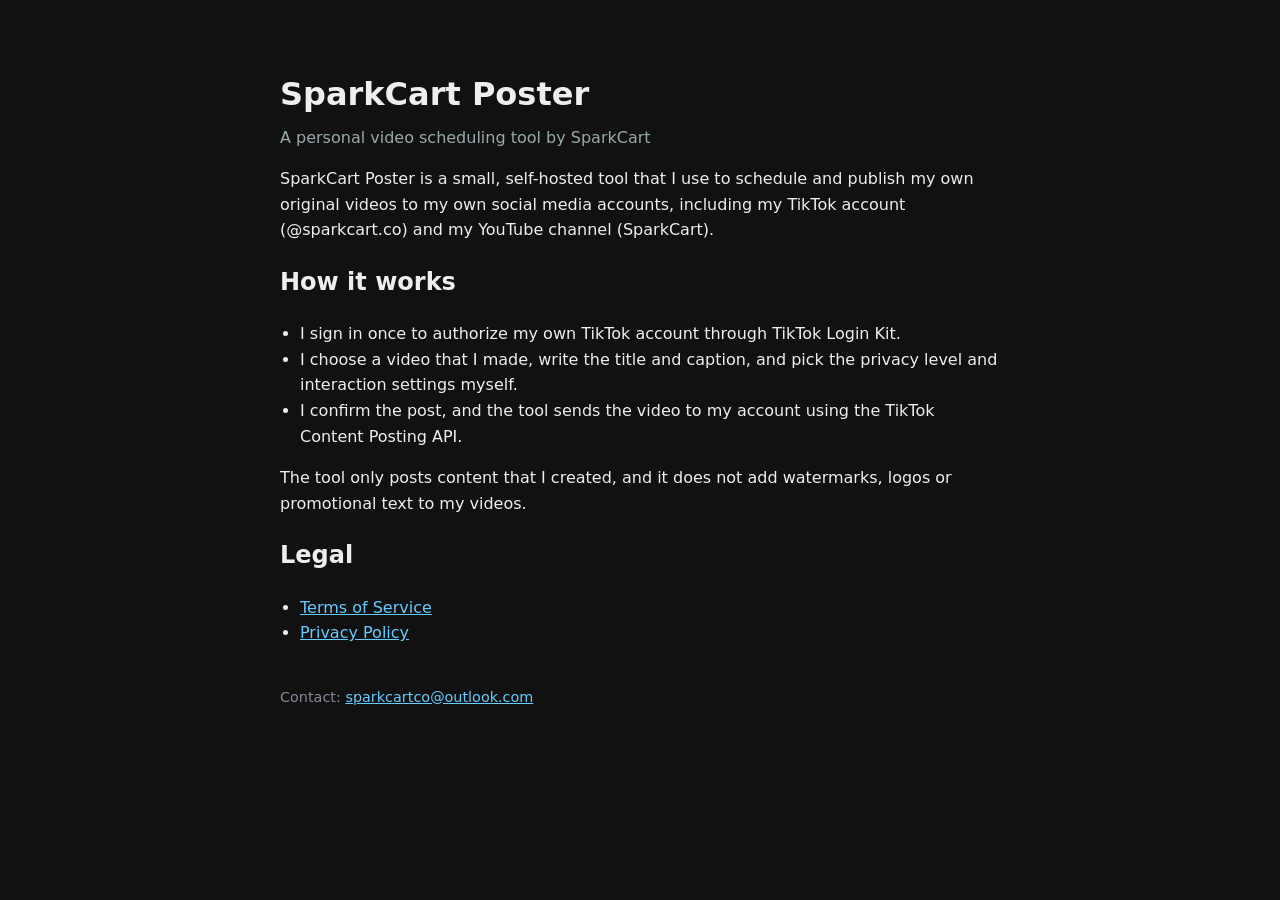
==== index.html @ ce592014 "Add initial index.html for SparkCart Poster" ====
<!DOCTYPE html>
<html lang="en">
<head>
<meta charset="utf-8">
<meta name="viewport" content="width=device-width, initial-scale=1">
<title>SparkCart Poster</title>
<style>
  body { font-family: system-ui, -apple-system, Segoe UI, Roboto, sans-serif; background:#111; color:#eee; margin:0; line-height:1.6; }
  main { max-width: 720px; margin: 0 auto; padding: 48px 20px; }
  h1 { font-size: 2rem; margin-bottom: 4px; }
  p.sub { color:#9aa; margin-top:0; }
  a { color:#6cf; }
  ul { padding-left: 20px; }
  footer { margin-top: 40px; color:#889; font-size: .9rem; }
</style>
</head>
<body>
<main>
  <h1>SparkCart Poster</h1>
  <p class="sub">A personal video scheduling tool by SparkCart</p>

  <p>SparkCart Poster is a small, self-hosted tool that I use to schedule and publish my own original videos to my own social media accounts, including my TikTok account (@sparkcart.co) and my YouTube channel (SparkCart).</p>

  <h2>How it works</h2>
  <ul>
    <li>I sign in once to authorize my own TikTok account through TikTok Login Kit.</li>
    <li>I choose a video that I made, write the title and caption, and pick the privacy level and interaction settings myself.</li>
    <li>I confirm the post, and the tool sends the video to my account using the TikTok Content Posting API.</li>
  </ul>

  <p>The tool only posts content that I created, and it does not add watermarks, logos or promotional text to my videos.</p>

  <h2>Legal</h2>
  <ul>
    <li><a href="terms.html">Terms of Service</a></li>
    <li><a href="privacy.html">Privacy Policy</a></li>
  </ul>

  <footer>Contact: <a href="mailto:sparkcartco@outlook.com">sparkcartco@outlook.com</a></footer>
</main>
</body>
</html>
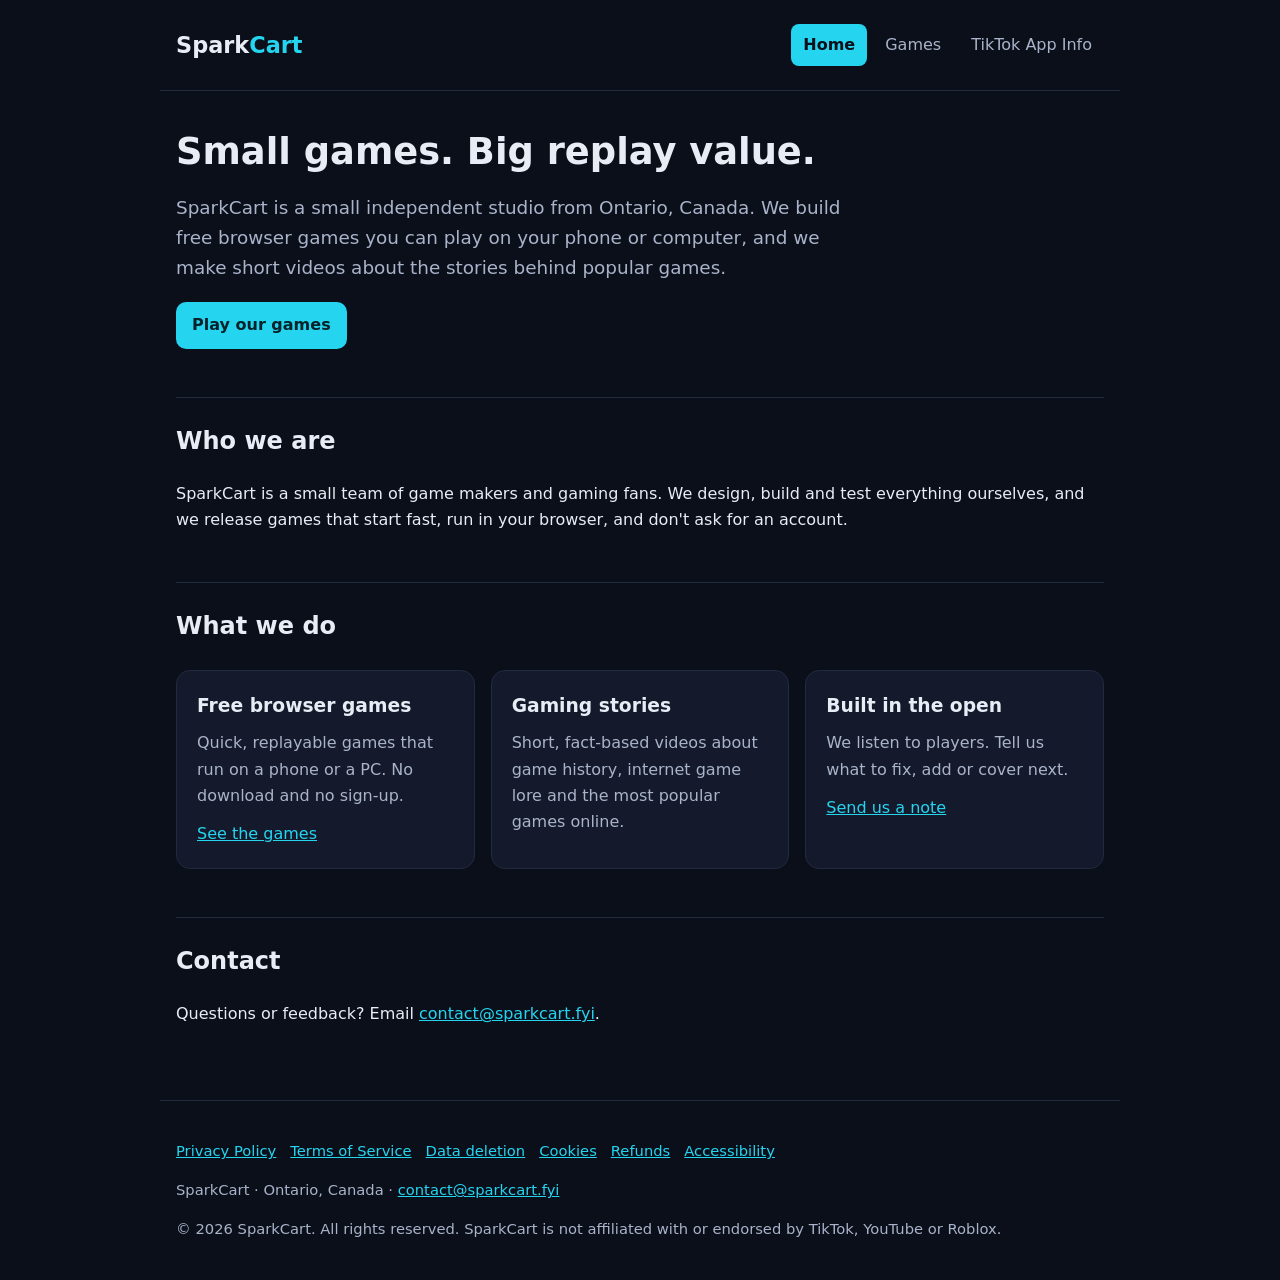
==== commit cdb544aa: "New SparkCart site: home, games, TikTok app info, privacy, terms Co-Authored-By: Claude Sonnet 5.5 <" ====
--- a/index.html
+++ b/index.html
@@ -1,42 +1,44 @@
-<!DOCTYPE html>
+<!doctype html>
 <html lang="en">
 <head>
 <meta charset="utf-8">
 <meta name="viewport" content="width=device-width, initial-scale=1">
-<title>SparkCart Poster</title>
-<style>
-  body { font-family: system-ui, -apple-system, Segoe UI, Roboto, sans-serif; background:#111; color:#eee; margin:0; line-height:1.6; }
-  main { max-width: 720px; margin: 0 auto; padding: 48px 20px; }
-  h1 { font-size: 2rem; margin-bottom: 4px; }
-  p.sub { color:#9aa; margin-top:0; }
-  a { color:#6cf; }
-  ul { padding-left: 20px; }
-  footer { margin-top: 40px; color:#889; font-size: .9rem; }
-</style>
+<title>SparkCart: free browser games and gaming stories</title>
+<meta name="description" content="SparkCart is a small independent studio making free browser games and short stories about popular games.">
+<link rel="stylesheet" href="style.css">
 </head>
 <body>
-<main>
-  <h1>SparkCart Poster</h1>
-  <p class="sub">A personal video scheduling tool by SparkCart</p>
+<a class="skip" href="#main">Skip to content</a>
+<header>
+  <a class="logo" href="index.html" aria-label="SparkCart home">Spark<span>Cart</span></a>
+  <nav aria-label="Main"><a href="index.html" aria-current="page">Home</a><a href="games.html">Games</a><a href="tiktok.html">TikTok App Info</a></nav>
+</header>
+<main id="main">
 
-  <p>SparkCart Poster is a small, self-hosted tool that I use to schedule and publish my own original videos to my own social media accounts, including my TikTok account (@sparkcart.co) and my YouTube channel (SparkCart).</p>
+<section>
+  <h1>Small games. Big replay value.</h1>
+  <p class="lead">SparkCart is a small independent studio from Ontario, Canada. We build free browser games you can play on your phone or computer, and we make short videos about the stories behind popular games.</p>
+  <p><a class="btn" href="games.html">Play our games</a></p>
+</section>
 
-  <h2>How it works</h2>
-  <ul>
-    <li>I sign in once to authorize my own TikTok account through TikTok Login Kit.</li>
-    <li>I choose a video that I made, write the title and caption, and pick the privacy level and interaction settings myself.</li>
-    <li>I confirm the post, and the tool sends the video to my account using the TikTok Content Posting API.</li>
-  </ul>
+<h2>Who we are</h2>
+<p>SparkCart is a small team of game makers and gaming fans. We design, build and test everything ourselves, and we release games that start fast, run in your browser, and don't ask for an account.</p>
 
-  <p>The tool only posts content that I created, and it does not add watermarks, logos or promotional text to my videos.</p>
+<h2>What we do</h2>
+<div class="grid">
+  <div class="card"><h3>Free browser games</h3><p>Quick, replayable games that run on a phone or a PC. No download and no sign-up.</p><a href="games.html">See the games</a></div>
+  <div class="card"><h3>Gaming stories</h3><p>Short, fact-based videos about game history, internet game lore and the most popular games online.</p></div>
+  <div class="card"><h3>Built in the open</h3><p>We listen to players. Tell us what to fix, add or cover next.</p><a href="mailto:contact@sparkcart.fyi">Send us a note</a></div>
+</div>
 
-  <h2>Legal</h2>
-  <ul>
-    <li><a href="terms.html">Terms of Service</a></li>
-    <li><a href="privacy.html">Privacy Policy</a></li>
-  </ul>
+<h2>Contact</h2>
+<p>Questions or feedback? Email <a href="mailto:contact@sparkcart.fyi">contact@sparkcart.fyi</a>.</p>
 
-  <footer>Contact: <a href="mailto:sparkcartco@outlook.com">sparkcartco@outlook.com</a></footer>
 </main>
+<footer>
+  <p><a href="privacy.html">Privacy Policy</a><a href="terms.html">Terms of Service</a><a href="tiktok.html#data-deletion">Data deletion</a><a href="tiktok.html#cookies">Cookies</a><a href="tiktok.html#refunds">Refunds</a><a href="tiktok.html#accessibility">Accessibility</a></p>
+  <p>SparkCart · Ontario, Canada · <a href="mailto:contact@sparkcart.fyi">contact@sparkcart.fyi</a></p>
+  <p>&copy; 2026 SparkCart. All rights reserved. SparkCart is not affiliated with or endorsed by TikTok, YouTube or Roblox.</p>
+</footer>
 </body>
 </html>
--- a/style.css
+++ b/style.css
@@ -0,0 +1,43 @@
+
+:root{--bg:#0b0f1a;--card:#141a2b;--text:#e8ecf5;--muted:#a9b3c9;--accent:#25d5f0;--line:#222a40}
+*{box-sizing:border-box}
+html{scroll-behavior:smooth}
+body{margin:0;font-family:system-ui,-apple-system,Segoe UI,Roboto,sans-serif;background:var(--bg);color:var(--text);line-height:1.65}
+a{color:var(--accent)}
+a:focus-visible,button:focus-visible,summary:focus-visible{outline:3px solid #fff;outline-offset:3px;border-radius:4px}
+.skip{position:absolute;left:-999px;top:8px;background:#fff;color:#000;padding:8px 12px;border-radius:6px;z-index:10}
+.skip:focus{left:8px}
+header,main,footer{max-width:960px;margin:0 auto;padding:24px 16px}
+header{display:flex;align-items:center;justify-content:space-between;gap:12px;flex-wrap:wrap;border-bottom:1px solid var(--line)}
+.logo{font-weight:800;font-size:1.4rem;color:var(--text);text-decoration:none}
+.logo span{color:var(--accent)}
+nav{display:flex;gap:6px;flex-wrap:wrap}
+nav a{padding:8px 12px;border-radius:8px;text-decoration:none;color:var(--muted)}
+nav a:hover{color:var(--text);background:var(--card)}
+nav a[aria-current="page"]{color:var(--bg);background:var(--accent);font-weight:600}
+h1{font-size:2.3rem;line-height:1.2;margin:.4em 0 .3em}
+h2{margin-top:2em;border-top:1px solid var(--line);padding-top:1em}
+.lead{color:var(--muted);font-size:1.15rem;max-width:680px}
+.grid{display:grid;grid-template-columns:repeat(auto-fit,minmax(260px,1fr));gap:16px;margin:24px 0}
+.card{background:var(--card);border-radius:14px;padding:20px;border:1px solid var(--line)}
+.card h3{margin:0 0 8px}
+.card p{margin:0 0 12px;color:var(--muted)}
+.btn{display:inline-block;background:var(--accent);color:#06222a;font-weight:700;border:0;border-radius:10px;padding:10px 16px;font-size:1rem;cursor:pointer;text-decoration:none}
+.btn.alt{background:transparent;color:var(--accent);border:2px solid var(--accent)}
+.btn:hover{filter:brightness(1.1)}
+.tag{align-self:flex-start;display:inline-block;font-size:.8rem;color:var(--muted);border:1px solid var(--line);border-radius:999px;padding:2px 10px;margin-bottom:8px}
+iframe.game{width:100%;height:70vh;min-height:420px;border:2px solid var(--line);border-radius:12px;background:#000;margin-top:12px}
+.player{margin-top:32px}
+.actions{display:flex;gap:10px;flex-wrap:wrap}
+.card{display:flex;flex-direction:column}.card .actions{margin-top:auto}
+table{border-collapse:collapse;width:100%;margin:12px 0}
+th,td{border:1px solid var(--line);padding:10px;text-align:left;vertical-align:top}
+th{background:var(--card)}
+.toc{display:flex;flex-wrap:wrap;gap:8px;margin:20px 0}
+.toc a{border:1px solid var(--line);background:var(--card);padding:6px 12px;border-radius:999px;text-decoration:none}
+ul,ol{padding-left:1.3em}
+footer{color:var(--muted);font-size:.92rem;border-top:1px solid var(--line);margin-top:32px}
+footer a{margin-right:14px;display:inline-block}
+@media (prefers-reduced-motion:reduce){html{scroll-behavior:auto}}
+
+.sr{position:absolute;width:1px;height:1px;overflow:hidden;clip:rect(0 0 0 0);white-space:nowrap}
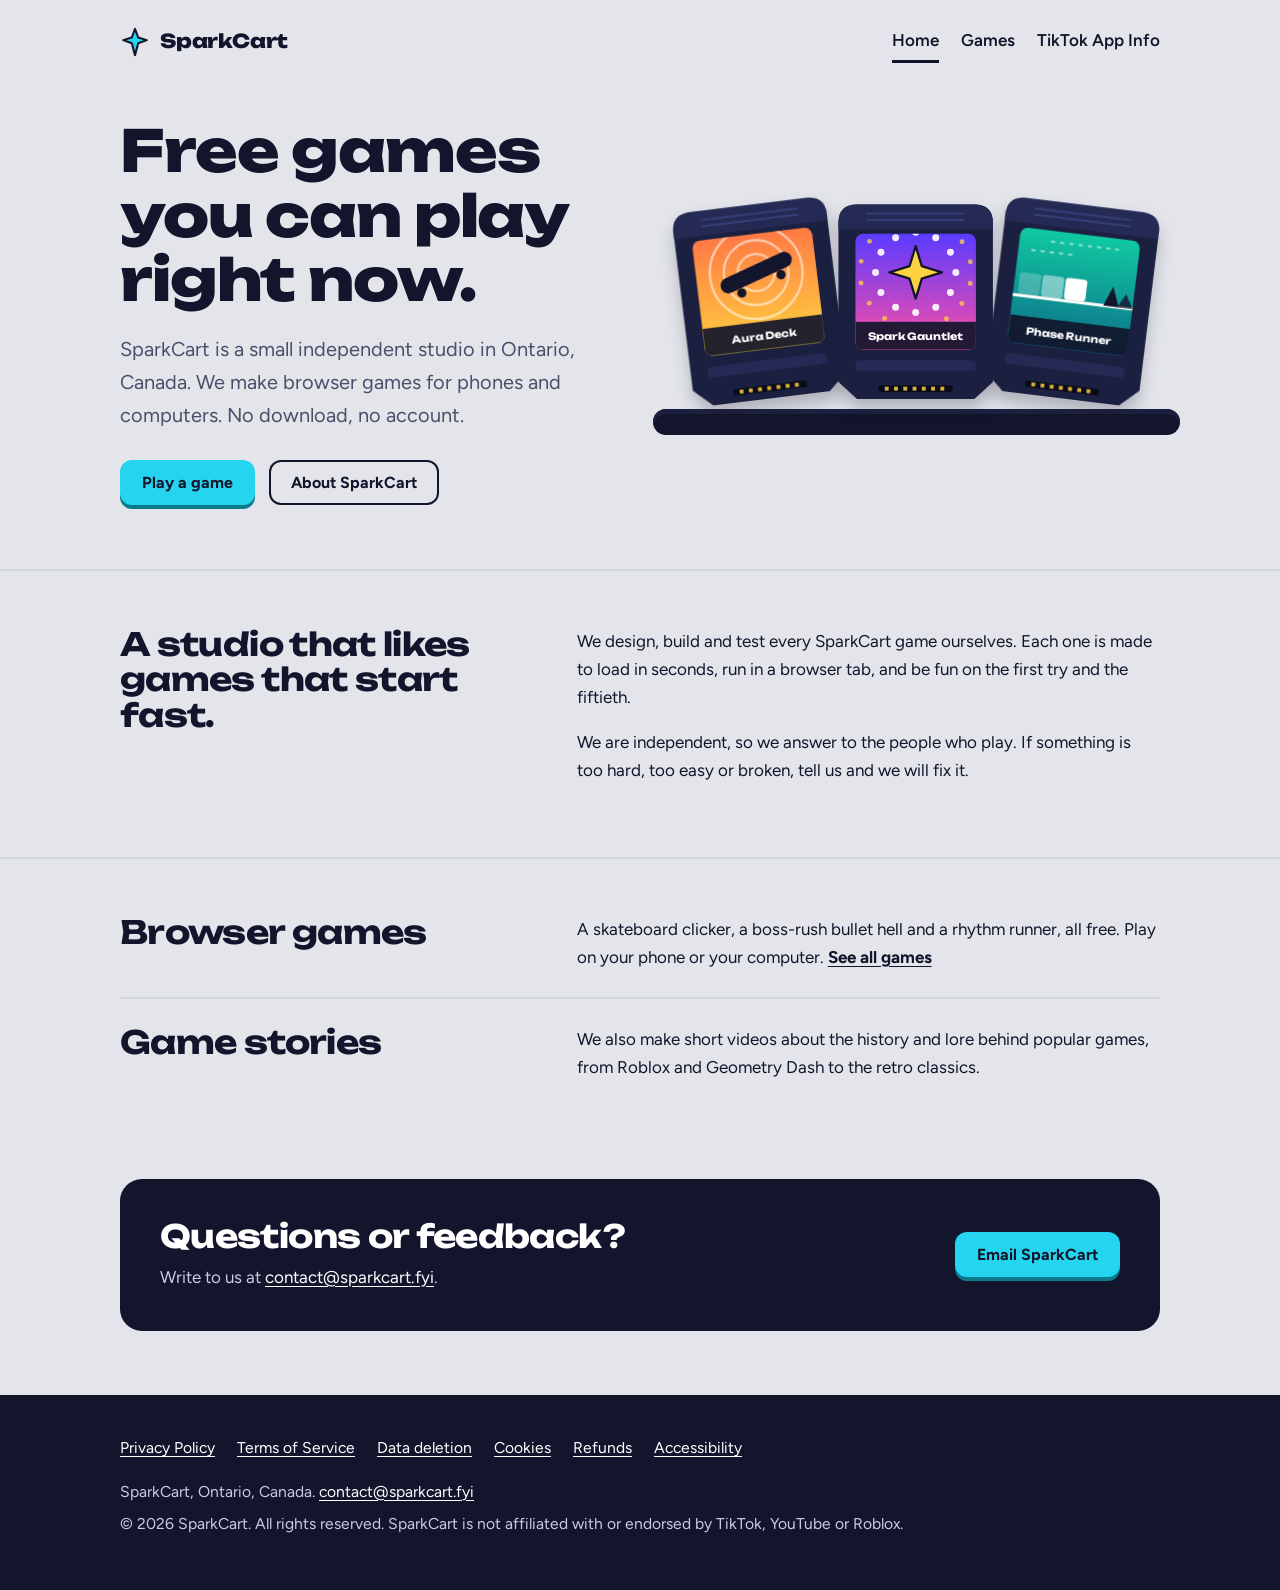
==== commit e1066e6f: "Redesign site and serve it at sparkcart.fyi Co-Authored-By: Claude Sonnet 5.5 <noreply@anthropic.com" ====
--- a/index.html
+++ b/index.html
@@ -3,42 +3,83 @@
 <head>
 <meta charset="utf-8">
 <meta name="viewport" content="width=device-width, initial-scale=1">
-<title>SparkCart: free browser games and gaming stories</title>
+<title>SparkCart | Free browser games</title>
 <meta name="description" content="SparkCart is a small independent studio making free browser games and short stories about popular games.">
+<meta name="copyright" content="© 2026 SparkCart. All rights reserved.">
+<link rel="preload" href="fonts/unbounded-latin-wght-normal.woff2" as="font" type="font/woff2" crossorigin>
+<link rel="icon" href="favicon.svg" type="image/svg+xml">
 <link rel="stylesheet" href="style.css">
 </head>
 <body>
 <a class="skip" href="#main">Skip to content</a>
-<header>
-  <a class="logo" href="index.html" aria-label="SparkCart home">Spark<span>Cart</span></a>
-  <nav aria-label="Main"><a href="index.html" aria-current="page">Home</a><a href="games.html">Games</a><a href="tiktok.html">TikTok App Info</a></nav>
-</header>
+<header class="site-header"><div class="wrap">
+  <a class="brand" href="index.html" aria-label="SparkCart home"><svg viewBox="0 0 32 32" aria-hidden="true"><path d="M16 2l3.4 9.2L28.6 14l-9.2 3.4L16 30l-3.4-12.6L3.4 14l9.2-2.8z" fill="#25d5f0" stroke="#12152b" stroke-width="2.2" stroke-linejoin="round"/></svg><span>SparkCart</span></a>
+  <nav class="site-nav" aria-label="Main"><a href="index.html" aria-current="page">Home</a><a href="games.html">Games</a><a href="tiktok.html">TikTok App Info</a></nav>
+</div></header>
 <main id="main">
 
-<section>
-  <h1>Small games. Big replay value.</h1>
-  <p class="lead">SparkCart is a small independent studio from Ontario, Canada. We build free browser games you can play on your phone or computer, and we make short videos about the stories behind popular games.</p>
-  <p><a class="btn" href="games.html">Play our games</a></p>
-</section>
+<section class="hero"><div class="wrap">
+  <div>
+    <h1>Free games you can play right now.</h1>
+    <p class="lead">SparkCart is a small independent studio in Ontario, Canada. We make browser games for phones and computers. No download, no account.</p>
+    <div class="cta"><a class="btn spark" href="games.html">Play a game</a><a class="btn ghost" href="#about">About SparkCart</a></div>
+  </div>
+  <div class="shelf"><div class="row"><a class="cart" href="games.html#aura-deck" style="--r:-7deg;--d:0.05s" aria-label="Go to Aura Deck"><svg viewBox="0 0 240 290" role="img" aria-label="Aura Deck game cartridge">
+<defs><linearGradient id="g-haura-deck" x1="0" y1="0" x2="0" y2="1"><stop offset="0" stop-color="#ff7a45"/><stop offset="1" stop-color="#ffd23f"/></linearGradient><clipPath id="c-haura-deck"><rect x="42" y="58" width="156" height="150" rx="10"/></clipPath></defs>
+<path d="M20 44Q20 20 44 20H196Q220 20 220 44V250L196 272H44L20 250Z" fill="#1c2040"/>
+<path d="M20 44Q20 20 44 20H196Q220 20 220 44V52H20Z" fill="#242a54"/>
+<g stroke="#363d73" stroke-width="3" stroke-linecap="round"><line x1="58" y1="32" x2="182" y2="32"/><line x1="58" y1="40" x2="182" y2="40"/></g>
+<rect x="42" y="58" width="156" height="150" rx="10" fill="url(#g-haura-deck)"/>
+<g clip-path="url(#c-haura-deck)"><g fill="none" stroke="#fff" stroke-opacity=".55" stroke-width="3"><circle cx="120" cy="108" r="24"/><circle cx="120" cy="108" r="42"/><circle cx="120" cy="108" r="60"/></g><g transform="rotate(-18 120 108)"><rect x="70" y="98" width="100" height="20" rx="10" fill="#12152b"/><circle cx="92" cy="124" r="6" fill="#12152b"/><circle cx="148" cy="124" r="6" fill="#12152b"/></g><rect x="42" y="172" width="156" height="36" fill="#12152b" fill-opacity=".92"/></g>
+<text x="120" y="195" text-anchor="middle" fill="#fff" font-family="Unbounded,Arial Black,sans-serif" font-weight="700" font-size="13">Aura Deck</text>
+<rect x="42" y="222" width="156" height="14" rx="5" fill="#242a54"/><rect x="72" y="254" width="96" height="9" rx="3" fill="#0a0c1c"/>
+<g fill="#d9b13b"><rect x="80" y="256" width="5" height="5"/><rect x="92" y="256" width="5" height="5"/><rect x="104" y="256" width="5" height="5"/><rect x="116" y="256" width="5" height="5"/><rect x="128" y="256" width="5" height="5"/><rect x="140" y="256" width="5" height="5"/><rect x="152" y="256" width="5" height="5"/></g>
+</svg></a><a class="cart" href="games.html#spark-gauntlet" style="--r:0deg;--d:0.2s" aria-label="Go to Spark Gauntlet"><svg viewBox="0 0 240 290" role="img" aria-label="Spark Gauntlet game cartridge">
+<defs><linearGradient id="g-hspark-gauntlet" x1="0" y1="0" x2="0" y2="1"><stop offset="0" stop-color="#5a3bff"/><stop offset="1" stop-color="#ff4fa3"/></linearGradient><clipPath id="c-hspark-gauntlet"><rect x="42" y="58" width="156" height="150" rx="10"/></clipPath></defs>
+<path d="M20 44Q20 20 44 20H196Q220 20 220 44V250L196 272H44L20 250Z" fill="#1c2040"/>
+<path d="M20 44Q20 20 44 20H196Q220 20 220 44V52H20Z" fill="#242a54"/>
+<g stroke="#363d73" stroke-width="3" stroke-linecap="round"><line x1="58" y1="32" x2="182" y2="32"/><line x1="58" y1="40" x2="182" y2="40"/></g>
+<rect x="42" y="58" width="156" height="150" rx="10" fill="url(#g-hspark-gauntlet)"/>
+<g clip-path="url(#c-hspark-gauntlet)"><circle cx="172.0" cy="108.0" r="4.5" fill="#fff" fill-opacity=".9"/><circle cx="165.0" cy="134.0" r="4.5" fill="#fff" fill-opacity=".9"/><circle cx="146.0" cy="153.0" r="4.5" fill="#fff" fill-opacity=".9"/><circle cx="120.0" cy="160.0" r="4.5" fill="#fff" fill-opacity=".9"/><circle cx="94.0" cy="153.0" r="4.5" fill="#fff" fill-opacity=".9"/><circle cx="75.0" cy="134.0" r="4.5" fill="#fff" fill-opacity=".9"/><circle cx="68.0" cy="108.0" r="4.5" fill="#fff" fill-opacity=".9"/><circle cx="75.0" cy="82.0" r="4.5" fill="#fff" fill-opacity=".9"/><circle cx="94.0" cy="63.0" r="4.5" fill="#fff" fill-opacity=".9"/><circle cx="120.0" cy="56.0" r="4.5" fill="#fff" fill-opacity=".9"/><circle cx="146.0" cy="63.0" r="4.5" fill="#fff" fill-opacity=".9"/><circle cx="165.0" cy="82.0" r="4.5" fill="#fff" fill-opacity=".9"/><circle cx="190.6" cy="122.3" r="3.2" fill="#ffd23f" fill-opacity=".75"/><circle cx="179.7" cy="148.2" r="3.2" fill="#ffd23f" fill-opacity=".75"/><circle cx="159.8" cy="168.0" r="3.2" fill="#ffd23f" fill-opacity=".75"/><circle cx="133.8" cy="178.7" r="3.2" fill="#ffd23f" fill-opacity=".75"/><circle cx="105.7" cy="178.6" r="3.2" fill="#ffd23f" fill-opacity=".75"/><circle cx="79.8" cy="167.7" r="3.2" fill="#ffd23f" fill-opacity=".75"/><circle cx="60.0" cy="147.8" r="3.2" fill="#ffd23f" fill-opacity=".75"/><circle cx="49.3" cy="121.8" r="3.2" fill="#ffd23f" fill-opacity=".75"/><circle cx="49.4" cy="93.7" r="3.2" fill="#ffd23f" fill-opacity=".75"/><circle cx="60.3" cy="67.8" r="3.2" fill="#ffd23f" fill-opacity=".75"/><circle cx="80.2" cy="48.0" r="3.2" fill="#ffd23f" fill-opacity=".75"/><circle cx="106.2" cy="37.3" r="3.2" fill="#ffd23f" fill-opacity=".75"/><circle cx="134.3" cy="37.4" r="3.2" fill="#ffd23f" fill-opacity=".75"/><circle cx="160.2" cy="48.3" r="3.2" fill="#ffd23f" fill-opacity=".75"/><circle cx="180.0" cy="68.2" r="3.2" fill="#ffd23f" fill-opacity=".75"/><circle cx="190.7" cy="94.2" r="3.2" fill="#ffd23f" fill-opacity=".75"/><path d="M120 74l8 26 26 8-26 8-8 26-8-26-26-8 26-8z" fill="#ffd23f" stroke="#12152b" stroke-width="3" stroke-linejoin="round"/><rect x="42" y="172" width="156" height="36" fill="#12152b" fill-opacity=".92"/></g>
+<text x="120" y="195" text-anchor="middle" fill="#fff" font-family="Unbounded,Arial Black,sans-serif" font-weight="700" font-size="13">Spark Gauntlet</text>
+<rect x="42" y="222" width="156" height="14" rx="5" fill="#242a54"/><rect x="72" y="254" width="96" height="9" rx="3" fill="#0a0c1c"/>
+<g fill="#d9b13b"><rect x="80" y="256" width="5" height="5"/><rect x="92" y="256" width="5" height="5"/><rect x="104" y="256" width="5" height="5"/><rect x="116" y="256" width="5" height="5"/><rect x="128" y="256" width="5" height="5"/><rect x="140" y="256" width="5" height="5"/><rect x="152" y="256" width="5" height="5"/></g>
+</svg></a><a class="cart" href="games.html#phase-runner" style="--r:7deg;--d:0.35s" aria-label="Go to Phase Runner"><svg viewBox="0 0 240 290" role="img" aria-label="Phase Runner game cartridge">
+<defs><linearGradient id="g-hphase-runner" x1="0" y1="0" x2="0" y2="1"><stop offset="0" stop-color="#10c9a0"/><stop offset="1" stop-color="#0d6e8a"/></linearGradient><clipPath id="c-hphase-runner"><rect x="42" y="58" width="156" height="150" rx="10"/></clipPath></defs>
+<path d="M20 44Q20 20 44 20H196Q220 20 220 44V250L196 272H44L20 250Z" fill="#1c2040"/>
+<path d="M20 44Q20 20 44 20H196Q220 20 220 44V52H20Z" fill="#242a54"/>
+<g stroke="#363d73" stroke-width="3" stroke-linecap="round"><line x1="58" y1="32" x2="182" y2="32"/><line x1="58" y1="40" x2="182" y2="40"/></g>
+<rect x="42" y="58" width="156" height="150" rx="10" fill="url(#g-hphase-runner)"/>
+<g clip-path="url(#c-hphase-runner)"><line x1="42" y1="146" x2="198" y2="146" stroke="#fff" stroke-width="4" stroke-linecap="round"/><g fill="#fff"><rect x="108" y="116" width="28" height="28" rx="4"/></g><g fill="#fff"><rect x="78" y="116" width="28" height="28" rx="4" fill-opacity=".45"/><rect x="48" y="116" width="28" height="28" rx="4" fill-opacity=".22"/></g><g fill="#12152b"><path d="M160 146l10-26 10 26z"/><path d="M178 146l10-18 10 18z" fill-opacity=".8"/></g><path d="M60 86h60M84 72h86" stroke="#fff" stroke-opacity=".5" stroke-width="3" stroke-dasharray="3 9" stroke-linecap="round"/><rect x="42" y="172" width="156" height="36" fill="#12152b" fill-opacity=".92"/></g>
+<text x="120" y="195" text-anchor="middle" fill="#fff" font-family="Unbounded,Arial Black,sans-serif" font-weight="700" font-size="13">Phase Runner</text>
+<rect x="42" y="222" width="156" height="14" rx="5" fill="#242a54"/><rect x="72" y="254" width="96" height="9" rx="3" fill="#0a0c1c"/>
+<g fill="#d9b13b"><rect x="80" y="256" width="5" height="5"/><rect x="92" y="256" width="5" height="5"/><rect x="104" y="256" width="5" height="5"/><rect x="116" y="256" width="5" height="5"/><rect x="128" y="256" width="5" height="5"/><rect x="140" y="256" width="5" height="5"/><rect x="152" y="256" width="5" height="5"/></g>
+</svg></a></div></div>
+</div></section>
 
-<h2>Who we are</h2>
-<p>SparkCart is a small team of game makers and gaming fans. We design, build and test everything ourselves, and we release games that start fast, run in your browser, and don't ask for an account.</p>
+<section class="band" id="about"><div class="wrap split">
+  <h2>A studio that likes games that start fast.</h2>
+  <div>
+    <p>We design, build and test every SparkCart game ourselves. Each one is made to load in seconds, run in a browser tab, and be fun on the first try and the fiftieth.</p>
+    <p>We are independent, so we answer to the people who play. If something is too hard, too easy or broken, tell us and we will fix it.</p>
+  </div>
+</div></section>
 
-<h2>What we do</h2>
-<div class="grid">
-  <div class="card"><h3>Free browser games</h3><p>Quick, replayable games that run on a phone or a PC. No download and no sign-up.</p><a href="games.html">See the games</a></div>
-  <div class="card"><h3>Gaming stories</h3><p>Short, fact-based videos about game history, internet game lore and the most popular games online.</p></div>
-  <div class="card"><h3>Built in the open</h3><p>We listen to players. Tell us what to fix, add or cover next.</p><a href="mailto:contact@sparkcart.fyi">Send us a note</a></div>
-</div>
+<section class="band"><div class="wrap rows">
+  <div class="item"><h2>Browser games</h2><p>A skateboard clicker, a boss-rush bullet hell and a rhythm runner, all free. Play on your phone or your computer. <a href="games.html">See all games</a></p></div>
+  <div class="item"><h2>Game stories</h2><p>We also make short videos about the history and lore behind popular games, from Roblox and Geometry Dash to the retro classics.</p></div>
+</div></section>
 
-<h2>Contact</h2>
-<p>Questions or feedback? Email <a href="mailto:contact@sparkcart.fyi">contact@sparkcart.fyi</a>.</p>
+<div class="wrap"><section class="contact">
+  <div><h2>Questions or feedback?</h2><p>Write to us at <a href="mailto:contact@sparkcart.fyi">contact@sparkcart.fyi</a>.</p></div>
+  <a class="btn spark" href="mailto:contact@sparkcart.fyi">Email SparkCart</a>
+</section></div>
 
 </main>
-<footer>
-  <p><a href="privacy.html">Privacy Policy</a><a href="terms.html">Terms of Service</a><a href="tiktok.html#data-deletion">Data deletion</a><a href="tiktok.html#cookies">Cookies</a><a href="tiktok.html#refunds">Refunds</a><a href="tiktok.html#accessibility">Accessibility</a></p>
-  <p>SparkCart · Ontario, Canada · <a href="mailto:contact@sparkcart.fyi">contact@sparkcart.fyi</a></p>
+<footer class="site-footer"><div class="wrap">
+  <ul class="links"><li><a href="privacy.html">Privacy Policy</a></li><li><a href="terms.html">Terms of Service</a></li><li><a href="tiktok.html#data-deletion">Data deletion</a></li><li><a href="tiktok.html#cookies">Cookies</a></li><li><a href="tiktok.html#refunds">Refunds</a></li><li><a href="tiktok.html#accessibility">Accessibility</a></li></ul>
+  <p>SparkCart, Ontario, Canada. <a href="mailto:contact@sparkcart.fyi">contact@sparkcart.fyi</a></p>
   <p>&copy; 2026 SparkCart. All rights reserved. SparkCart is not affiliated with or endorsed by TikTok, YouTube or Roblox.</p>
-</footer>
+</div></footer>
 </body>
 </html>
--- a/style.css
+++ b/style.css
@@ -1,43 +1,110 @@
 
-:root{--bg:#0b0f1a;--card:#141a2b;--text:#e8ecf5;--muted:#a9b3c9;--accent:#25d5f0;--line:#222a40}
+@font-face{font-family:"Unbounded";src:url(fonts/unbounded-latin-wght-normal.woff2) format("woff2");font-weight:200 900;font-display:swap}
+@font-face{font-family:"Figtree";src:url(fonts/figtree-latin-wght-normal.woff2) format("woff2");font-weight:300 900;font-display:swap}
+:root{--plastic:#e3e5eb;--plastic-2:#d3d6df;--ink:#12152b;--ink-2:#1c2040;--ink-soft:#4a4f6a;--spark:#25d5f0;--white:#fff;
+--display:"Unbounded","Arial Black",system-ui,sans-serif;--text:"Figtree",system-ui,-apple-system,"Segoe UI",sans-serif}
 *{box-sizing:border-box}
 html{scroll-behavior:smooth}
-body{margin:0;font-family:system-ui,-apple-system,Segoe UI,Roboto,sans-serif;background:var(--bg);color:var(--text);line-height:1.65}
-a{color:var(--accent)}
-a:focus-visible,button:focus-visible,summary:focus-visible{outline:3px solid #fff;outline-offset:3px;border-radius:4px}
-.skip{position:absolute;left:-999px;top:8px;background:#fff;color:#000;padding:8px 12px;border-radius:6px;z-index:10}
+body{margin:0;background:var(--plastic);color:var(--ink);font-family:var(--text);font-size:1.0625rem;line-height:1.65}
+a{color:var(--ink);text-underline-offset:3px}
+a:focus-visible,button:focus-visible{outline:3px solid var(--ink);outline-offset:3px;border-radius:6px}
+.skip{position:absolute;left:-999px;top:8px;background:var(--ink);color:#fff;padding:10px 14px;border-radius:8px;z-index:20}
 .skip:focus{left:8px}
-header,main,footer{max-width:960px;margin:0 auto;padding:24px 16px}
-header{display:flex;align-items:center;justify-content:space-between;gap:12px;flex-wrap:wrap;border-bottom:1px solid var(--line)}
-.logo{font-weight:800;font-size:1.4rem;color:var(--text);text-decoration:none}
-.logo span{color:var(--accent)}
-nav{display:flex;gap:6px;flex-wrap:wrap}
-nav a{padding:8px 12px;border-radius:8px;text-decoration:none;color:var(--muted)}
-nav a:hover{color:var(--text);background:var(--card)}
-nav a[aria-current="page"]{color:var(--bg);background:var(--accent);font-weight:600}
-h1{font-size:2.3rem;line-height:1.2;margin:.4em 0 .3em}
-h2{margin-top:2em;border-top:1px solid var(--line);padding-top:1em}
-.lead{color:var(--muted);font-size:1.15rem;max-width:680px}
-.grid{display:grid;grid-template-columns:repeat(auto-fit,minmax(260px,1fr));gap:16px;margin:24px 0}
-.card{background:var(--card);border-radius:14px;padding:20px;border:1px solid var(--line)}
-.card h3{margin:0 0 8px}
-.card p{margin:0 0 12px;color:var(--muted)}
-.btn{display:inline-block;background:var(--accent);color:#06222a;font-weight:700;border:0;border-radius:10px;padding:10px 16px;font-size:1rem;cursor:pointer;text-decoration:none}
-.btn.alt{background:transparent;color:var(--accent);border:2px solid var(--accent)}
-.btn:hover{filter:brightness(1.1)}
-.tag{align-self:flex-start;display:inline-block;font-size:.8rem;color:var(--muted);border:1px solid var(--line);border-radius:999px;padding:2px 10px;margin-bottom:8px}
-iframe.game{width:100%;height:70vh;min-height:420px;border:2px solid var(--line);border-radius:12px;background:#000;margin-top:12px}
-.player{margin-top:32px}
-.actions{display:flex;gap:10px;flex-wrap:wrap}
-.card{display:flex;flex-direction:column}.card .actions{margin-top:auto}
-table{border-collapse:collapse;width:100%;margin:12px 0}
-th,td{border:1px solid var(--line);padding:10px;text-align:left;vertical-align:top}
-th{background:var(--card)}
-.toc{display:flex;flex-wrap:wrap;gap:8px;margin:20px 0}
-.toc a{border:1px solid var(--line);background:var(--card);padding:6px 12px;border-radius:999px;text-decoration:none}
-ul,ol{padding-left:1.3em}
-footer{color:var(--muted);font-size:.92rem;border-top:1px solid var(--line);margin-top:32px}
-footer a{margin-right:14px;display:inline-block}
-@media (prefers-reduced-motion:reduce){html{scroll-behavior:auto}}
-
+.wrap{max-width:1080px;margin:0 auto;padding:0 20px}
+.site-header{padding:20px 0}
+.site-header .wrap{display:flex;align-items:center;justify-content:space-between;gap:16px;flex-wrap:wrap}
+.brand{display:flex;align-items:center;gap:10px;text-decoration:none;font-family:var(--display);font-weight:800;font-size:1.2rem;letter-spacing:-.01em}
+.brand svg{width:30px;height:30px}
+.site-nav{display:flex;gap:22px;flex-wrap:wrap}
+.site-nav a{text-decoration:none;font-weight:600;padding:6px 0;border-bottom:3px solid transparent}
+.site-nav a:hover{border-bottom-color:var(--plastic-2)}
+.site-nav a[aria-current="page"]{border-bottom-color:var(--ink)}
+.btn{display:inline-block;background:var(--ink);color:#fff;font:700 1rem var(--text);border:0;border-radius:12px;padding:13px 22px;text-decoration:none;cursor:pointer;box-shadow:0 4px 0 #000;transition:transform .08s,box-shadow .08s}
+.btn:hover{transform:translateY(-1px);box-shadow:0 5px 0 #000}
+.btn:active{transform:translateY(3px);box-shadow:0 1px 0 #000}
+.btn.ghost{background:transparent;color:var(--ink);box-shadow:inset 0 0 0 2px var(--ink)}
+.btn.ghost:hover{background:var(--plastic-2)}
+.btn.ghost:active{box-shadow:inset 0 0 0 2px var(--ink)}
+.btn.spark{background:var(--spark);color:var(--ink);box-shadow:0 4px 0 #0b7a8c}
+.btn.spark:active{box-shadow:0 1px 0 #0b7a8c}
+h1,h2,h3{font-family:var(--display);line-height:1.12;letter-spacing:-.02em;margin:0}
+h1{font-size:clamp(2.1rem,5.2vw,3.6rem);font-weight:800}
+h2{font-size:clamp(1.4rem,3vw,2rem);font-weight:700}
+h3{font-size:1.15rem;font-weight:700}
+p{margin:0 0 1em}
+/* hero */
+.hero{padding:36px 0 64px}
+.hero .wrap{display:grid;grid-template-columns:1.05fr 1fr;gap:40px;align-items:center}
+.hero p.lead{font-size:1.25rem;max-width:30em;color:var(--ink-soft);margin:20px 0 28px}
+.hero .cta{display:flex;gap:14px;flex-wrap:wrap}
+.shelf{position:relative;padding:0 0 22px}
+.shelf .row{display:flex;justify-content:center;gap:0;align-items:flex-end}
+.shelf::after{content:"";position:absolute;left:-4%;right:-4%;bottom:0;height:26px;background:var(--ink);border-radius:14px;box-shadow:inset 0 5px 0 var(--ink-2)}
+.shelf a.cart{display:block;width:38%;margin:0 -3%;text-decoration:none;transform:rotate(var(--r,0deg));transition:transform .2s;animation:seat .7s cubic-bezier(.2,.9,.3,1) both;animation-delay:var(--d,0s);position:relative;z-index:1;outline-offset:2px}
+.shelf a.cart:hover,.shelf a.cart:focus-visible{transform:rotate(var(--r,0deg)) translateY(-12px)}
+.shelf a.cart svg{width:100%;height:auto;display:block;filter:drop-shadow(0 10px 8px rgba(18,21,43,.25))}
+@keyframes seat{from{transform:rotate(var(--r,0deg)) translateY(-70px);opacity:0}to{transform:rotate(var(--r,0deg)) translateY(0);opacity:1}}
+/* sections */
+.band{padding:56px 0;border-top:2px solid var(--plastic-2)}
+.split{display:grid;grid-template-columns:1fr 1.4fr;gap:40px}
+.split p{max-width:38em}
+.rows .item{display:grid;grid-template-columns:1fr 1.4fr;gap:40px;padding:26px 0;border-top:2px solid var(--plastic-2)}
+.rows .item:first-child{border-top:0;padding-top:0}
+.rows .item p{margin:0;max-width:36em}
+.rows .item a{font-weight:700}
+.contact{background:var(--ink);color:#fff;border-radius:22px;padding:40px;margin:16px 0 64px;display:flex;justify-content:space-between;align-items:center;gap:20px;flex-wrap:wrap}
+.contact h2{color:#fff}
+.contact p{margin:8px 0 0;color:#c9cde2}
+.contact a:not(.btn){color:#fff}
+/* games */
+.page-head{padding:28px 0 36px}
+.page-head p{font-size:1.2rem;color:var(--ink-soft);max-width:34em;margin:16px 0 0}
+.game{display:grid;grid-template-columns:230px 1fr;gap:40px;align-items:center;padding:32px 0;border-top:2px solid var(--plastic-2)}
+.game .cartwrap svg{width:100%;height:auto;display:block;filter:drop-shadow(0 12px 10px rgba(18,21,43,.25));transform:rotate(var(--r,0deg))}
+.game h2{margin-bottom:10px}
+.game p{max-width:34em}
+.game ul{list-style:none;padding:0;margin:0 0 20px;display:flex;gap:8px;flex-wrap:wrap}
+.game li{background:var(--plastic-2);border-radius:999px;padding:3px 12px;font-size:.92rem;font-weight:600}
+.game .actions{display:flex;gap:12px;flex-wrap:wrap}
+.screen{background:var(--ink);border-radius:22px;padding:18px;margin:12px 0 64px;box-shadow:0 6px 0 #000}
+.screen .bar{display:flex;justify-content:space-between;align-items:center;gap:12px;color:#fff;padding:2px 6px 14px}
+.screen .bar strong{font-family:var(--display);font-weight:700}
+.screen .bar button{background:transparent;color:#fff;border:2px solid #fff;border-radius:10px;padding:6px 14px;font:600 .95rem var(--text);cursor:pointer}
+.screen .bar button:focus-visible{outline-color:#fff}
+.screen .empty{color:#c9cde2;padding:40px 8px;text-align:center;margin:0}
+iframe.game{width:100%;height:72vh;min-height:440px;border:0;border-radius:12px;background:#000;display:block}
+/* doc pages */
+.doc{display:grid;grid-template-columns:230px 1fr;gap:48px;padding:12px 0 72px;align-items:start}
+.doc.single{grid-template-columns:1fr;max-width:46rem}
+.doc aside{position:sticky;top:16px}
+.doc aside .toc{display:flex;flex-direction:column;gap:2px;margin:0}
+.doc aside .toc a{padding:6px 10px;border-radius:8px;text-decoration:none;font-weight:600;font-size:.98rem}
+.doc aside .toc a:hover{background:var(--plastic-2)}
+.doc article{max-width:46rem}
+.doc article h1{margin-bottom:12px}
+.doc article .lead{font-size:1.15rem;color:var(--ink-soft)}
+.doc article h2{margin:2.2em 0 .6em;padding-top:1.2em;border-top:2px solid var(--plastic-2);font-size:1.35rem}
+.doc article h2:first-of-type{border-top:0}
+.doc ul,.doc ol{padding-left:1.25em}
+.doc li{margin:.3em 0}
+.doc table{border-collapse:collapse;width:100%;margin:14px 0;background:#eef0f4;border-radius:10px;overflow:hidden}
+.doc th,.doc td{border-bottom:1px solid var(--plastic-2);padding:11px 14px;text-align:left;vertical-align:top}
+.doc th{background:var(--plastic-2)}
+.doc code{background:var(--plastic-2);padding:1px 6px;border-radius:5px;font-size:.92em}
+.doc .toc-inline{display:none}
+.site-footer{background:var(--ink);color:#c9cde2;padding:40px 0 48px;font-size:.98rem}
+.site-footer a{color:#fff}
+.site-footer .links{display:flex;flex-wrap:wrap;gap:8px 22px;margin:0 0 18px;padding:0;list-style:none}
+.site-footer p{margin:0 0 6px}
 .sr{position:absolute;width:1px;height:1px;overflow:hidden;clip:rect(0 0 0 0);white-space:nowrap}
+@media (max-width:820px){
+ .hero .wrap,.split,.rows .item,.doc{grid-template-columns:1fr}
+ .hero .wrap{gap:28px}.split,.rows .item{gap:12px}
+ .game{grid-template-columns:150px 1fr;gap:22px}
+ .doc aside{position:static}
+ .doc aside .toc{flex-direction:row;flex-wrap:wrap;gap:6px}
+ .doc aside .toc a{background:var(--plastic-2)}
+ .contact{padding:28px}
+}
+@media (max-width:520px){.game{grid-template-columns:1fr}.game .cartwrap{max-width:170px}.shelf a.cart{width:36%}}
+@media (prefers-reduced-motion:reduce){html{scroll-behavior:auto}.shelf a.cart{animation:none}.btn,.shelf a.cart{transition:none}}
